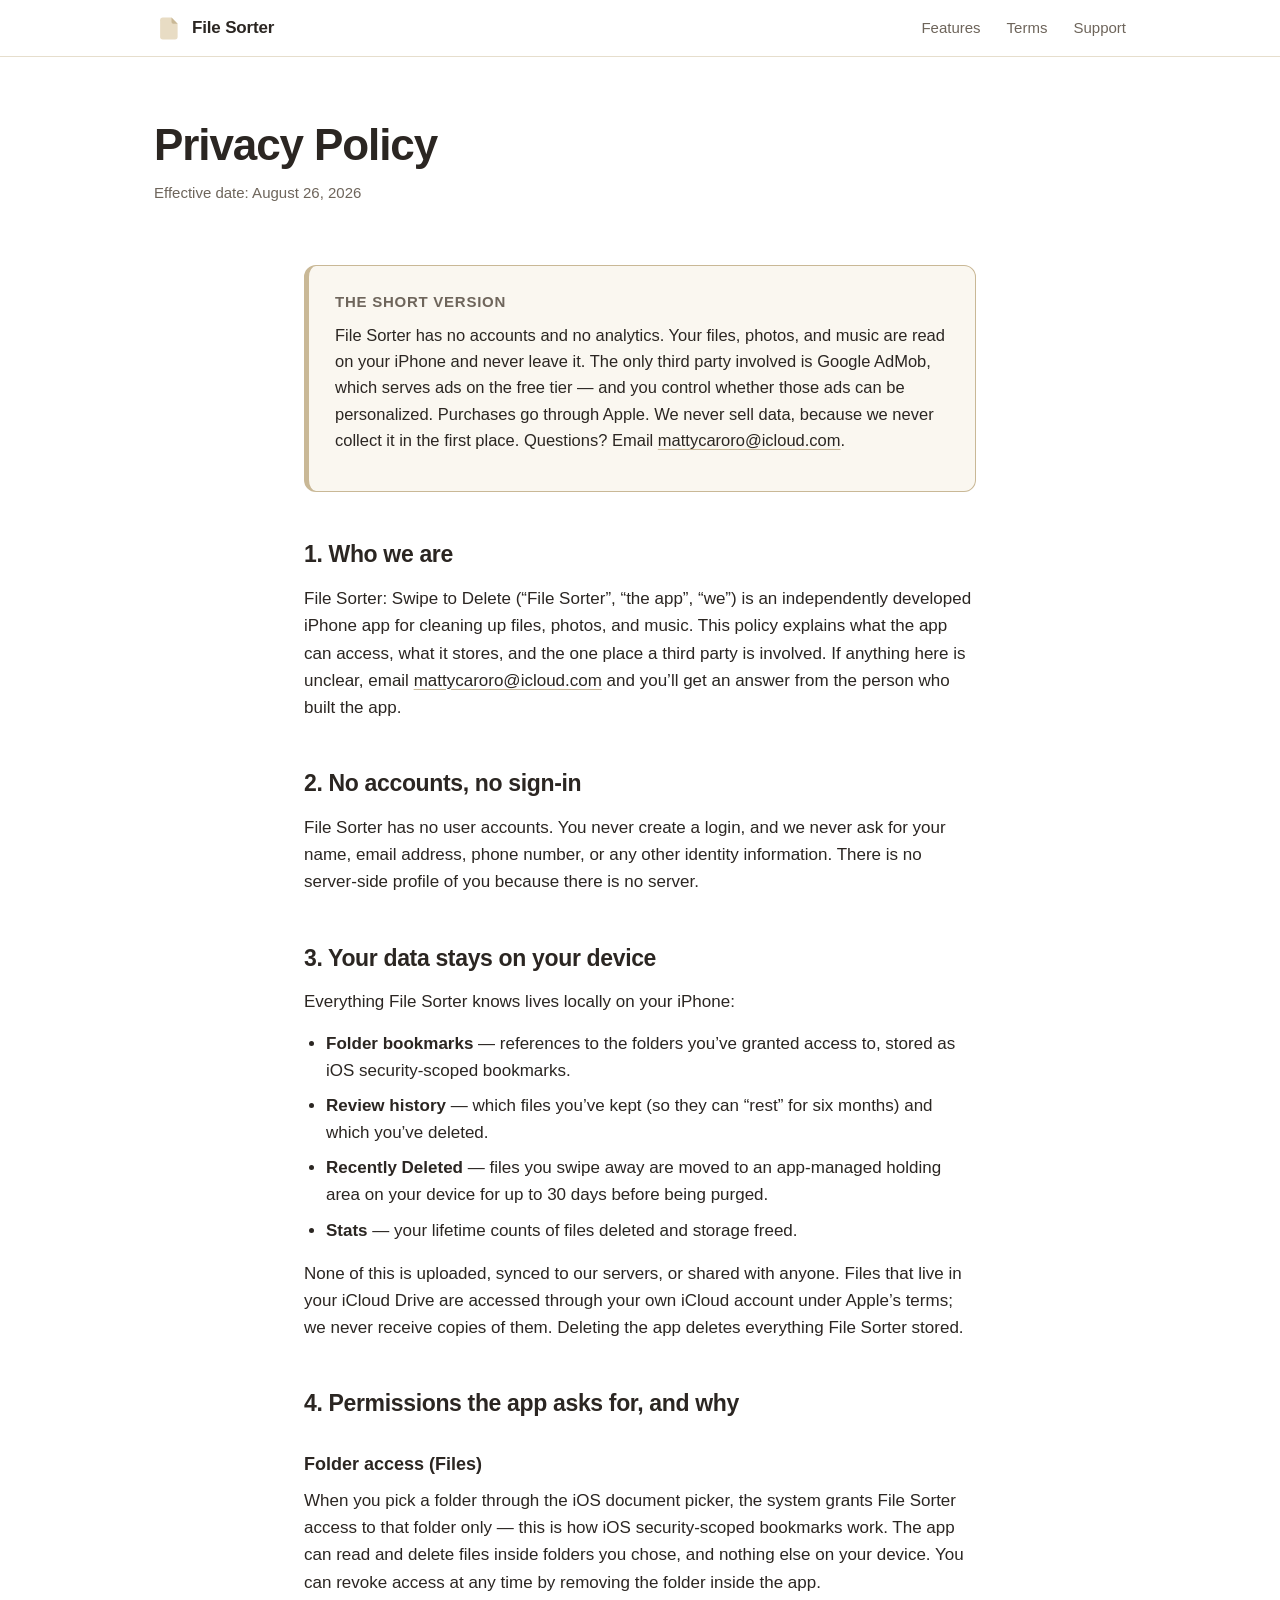
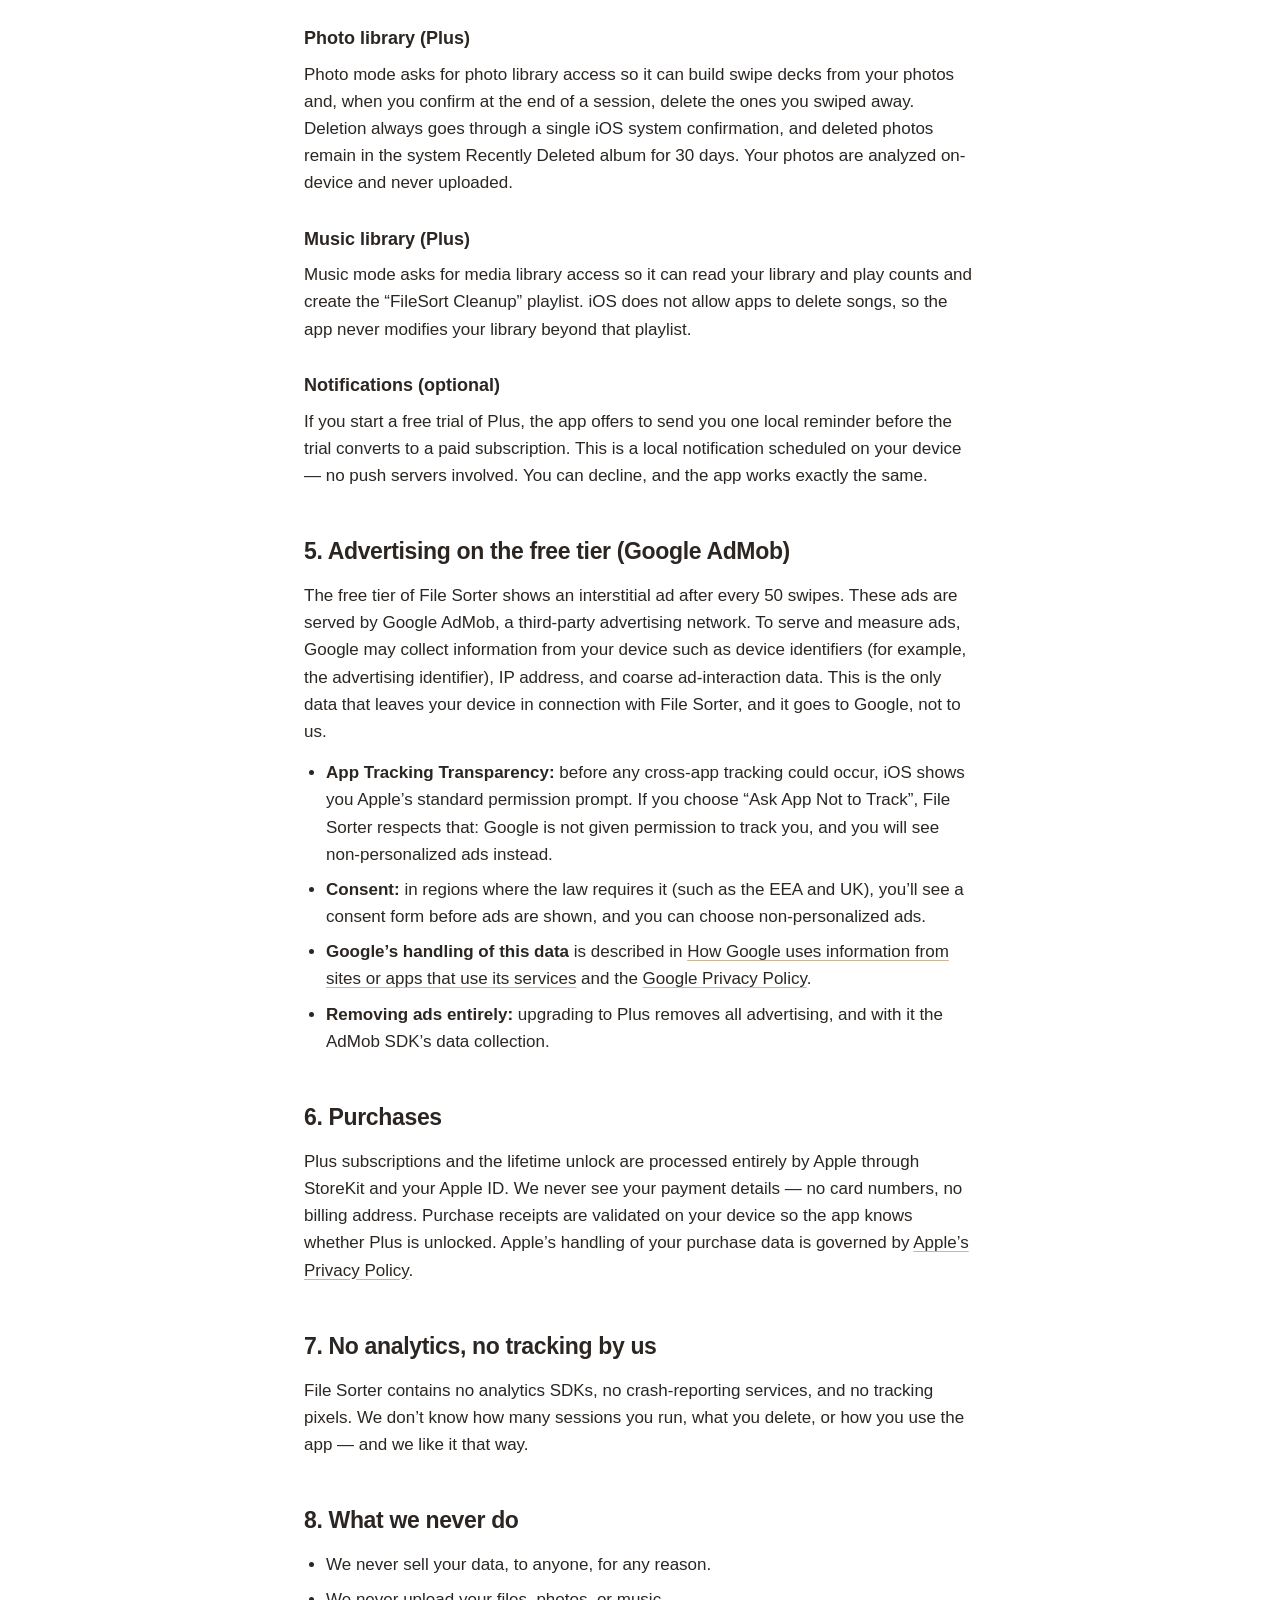
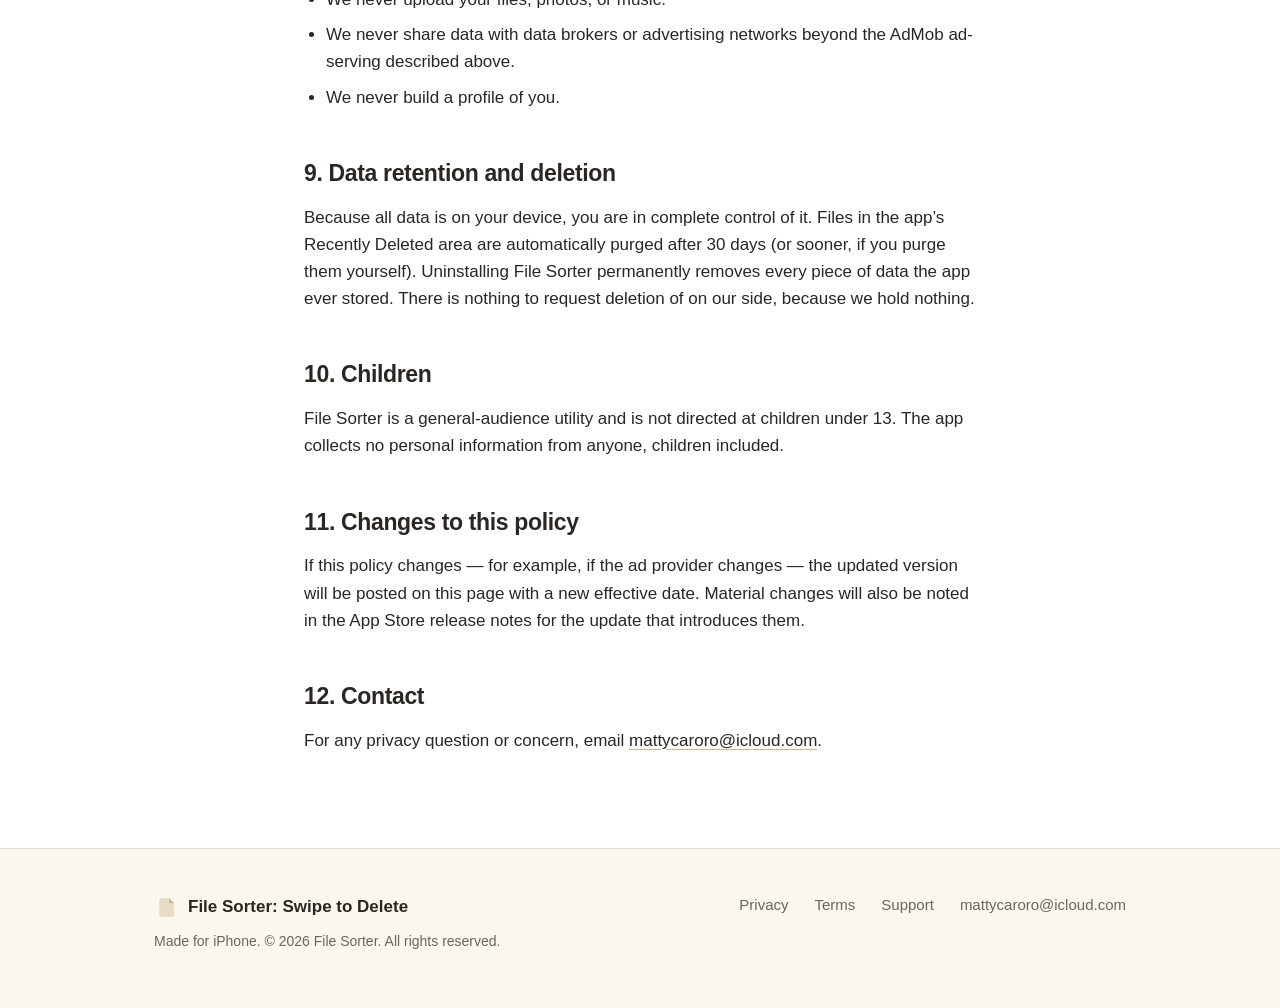
==== privacy.html @ ff3e72d1 "FileSort marketing site: landing, privacy, terms, support Co-Authored-By: Claude Fable 5 <noreply@an" ====
<!DOCTYPE html>
<html lang="en">
<head>
  <meta charset="UTF-8">
  <meta name="viewport" content="width=device-width, initial-scale=1">
  <title>Privacy Policy — File Sorter: Swipe to Delete</title>
  <meta name="description" content="Privacy policy for File Sorter: Swipe to Delete. No accounts, no analytics SDKs, your data stays on your iPhone. Ads on the free tier are served by Google AdMob.">
  <link rel="icon" type="image/svg+xml" href="favicon.svg">
  <link rel="stylesheet" href="styles.css">
</head>
<body>

  <nav class="nav">
    <div class="nav-inner">
      <a class="brand" href="index.html" aria-label="File Sorter home">
        <svg width="28" height="28" viewBox="0 0 64 64" aria-hidden="true">
          <path d="M20 8h20l14 14v30a6 6 0 0 1-6 6H20a6 6 0 0 1-6-6V14a6 6 0 0 1 6-6z" fill="#E8DCC4"/>
          <path d="M40 8l14 14H44a4 4 0 0 1-4-4V8z" fill="#C9B896"/>
        </svg>
        File Sorter
      </a>
      <div class="nav-links">
        <a href="index.html#features" class="nav-hide-sm">Features</a>
        <a href="terms.html" class="nav-hide-sm">Terms</a>
        <a href="support.html">Support</a>
      </div>
    </div>
  </nav>

  <header class="page-header">
    <div class="container">
      <h1>Privacy Policy</h1>
      <p class="updated">Effective date: August 26, 2026</p>
    </div>
  </header>

  <main class="legal">
    <div class="container legal-body">

      <div class="summary-box">
        <strong>The short version</strong>
        <p>File Sorter has no accounts and no analytics. Your files, photos, and music are read on your iPhone and never leave it. The only third party involved is Google AdMob, which serves ads on the free tier — and you control whether those ads can be personalized. Purchases go through Apple. We never sell data, because we never collect it in the first place. Questions? Email <a href="mailto:mattycaroro@icloud.com">mattycaroro@icloud.com</a>.</p>
      </div>

      <h2>1. Who we are</h2>
      <p>File Sorter: Swipe to Delete (&ldquo;File Sorter&rdquo;, &ldquo;the app&rdquo;, &ldquo;we&rdquo;) is an independently developed iPhone app for cleaning up files, photos, and music. This policy explains what the app can access, what it stores, and the one place a third party is involved. If anything here is unclear, email <a href="mailto:mattycaroro@icloud.com">mattycaroro@icloud.com</a> and you&rsquo;ll get an answer from the person who built the app.</p>

      <h2>2. No accounts, no sign-in</h2>
      <p>File Sorter has no user accounts. You never create a login, and we never ask for your name, email address, phone number, or any other identity information. There is no server-side profile of you because there is no server.</p>

      <h2>3. Your data stays on your device</h2>
      <p>Everything File Sorter knows lives locally on your iPhone:</p>
      <ul>
        <li><strong>Folder bookmarks</strong> — references to the folders you&rsquo;ve granted access to, stored as iOS security-scoped bookmarks.</li>
        <li><strong>Review history</strong> — which files you&rsquo;ve kept (so they can &ldquo;rest&rdquo; for six months) and which you&rsquo;ve deleted.</li>
        <li><strong>Recently Deleted</strong> — files you swipe away are moved to an app-managed holding area on your device for up to 30 days before being purged.</li>
        <li><strong>Stats</strong> — your lifetime counts of files deleted and storage freed.</li>
      </ul>
      <p>None of this is uploaded, synced to our servers, or shared with anyone. Files that live in your iCloud Drive are accessed through your own iCloud account under Apple&rsquo;s terms; we never receive copies of them. Deleting the app deletes everything File Sorter stored.</p>

      <h2>4. Permissions the app asks for, and why</h2>
      <h3>Folder access (Files)</h3>
      <p>When you pick a folder through the iOS document picker, the system grants File Sorter access to that folder only — this is how iOS security-scoped bookmarks work. The app can read and delete files inside folders you chose, and nothing else on your device. You can revoke access at any time by removing the folder inside the app.</p>
      <h3>Photo library (Plus)</h3>
      <p>Photo mode asks for photo library access so it can build swipe decks from your photos and, when you confirm at the end of a session, delete the ones you swiped away. Deletion always goes through a single iOS system confirmation, and deleted photos remain in the system Recently Deleted album for 30 days. Your photos are analyzed on-device and never uploaded.</p>
      <h3>Music library (Plus)</h3>
      <p>Music mode asks for media library access so it can read your library and play counts and create the &ldquo;FileSort Cleanup&rdquo; playlist. iOS does not allow apps to delete songs, so the app never modifies your library beyond that playlist.</p>
      <h3>Notifications (optional)</h3>
      <p>If you start a free trial of Plus, the app offers to send you one local reminder before the trial converts to a paid subscription. This is a local notification scheduled on your device — no push servers involved. You can decline, and the app works exactly the same.</p>

      <h2>5. Advertising on the free tier (Google AdMob)</h2>
      <p>The free tier of File Sorter shows an interstitial ad after every 50 swipes. These ads are served by Google AdMob, a third-party advertising network. To serve and measure ads, Google may collect information from your device such as device identifiers (for example, the advertising identifier), IP address, and coarse ad-interaction data. This is the only data that leaves your device in connection with File Sorter, and it goes to Google, not to us.</p>
      <ul>
        <li><strong>App Tracking Transparency:</strong> before any cross-app tracking could occur, iOS shows you Apple&rsquo;s standard permission prompt. If you choose &ldquo;Ask App Not to Track&rdquo;, File Sorter respects that: Google is not given permission to track you, and you will see non-personalized ads instead.</li>
        <li><strong>Consent:</strong> in regions where the law requires it (such as the EEA and UK), you&rsquo;ll see a consent form before ads are shown, and you can choose non-personalized ads.</li>
        <li><strong>Google&rsquo;s handling of this data</strong> is described in <a href="https://policies.google.com/technologies/partner-sites" rel="noopener">How Google uses information from sites or apps that use its services</a> and the <a href="https://policies.google.com/privacy" rel="noopener">Google Privacy Policy</a>.</li>
        <li><strong>Removing ads entirely:</strong> upgrading to Plus removes all advertising, and with it the AdMob SDK&rsquo;s data collection.</li>
      </ul>

      <h2>6. Purchases</h2>
      <p>Plus subscriptions and the lifetime unlock are processed entirely by Apple through StoreKit and your Apple&nbsp;ID. We never see your payment details — no card numbers, no billing address. Purchase receipts are validated on your device so the app knows whether Plus is unlocked. Apple&rsquo;s handling of your purchase data is governed by <a href="https://www.apple.com/legal/privacy/" rel="noopener">Apple&rsquo;s Privacy Policy</a>.</p>

      <h2>7. No analytics, no tracking by us</h2>
      <p>File Sorter contains no analytics SDKs, no crash-reporting services, and no tracking pixels. We don&rsquo;t know how many sessions you run, what you delete, or how you use the app — and we like it that way.</p>

      <h2>8. What we never do</h2>
      <ul>
        <li>We never sell your data, to anyone, for any reason.</li>
        <li>We never upload your files, photos, or music.</li>
        <li>We never share data with data brokers or advertising networks beyond the AdMob ad-serving described above.</li>
        <li>We never build a profile of you.</li>
      </ul>

      <h2>9. Data retention and deletion</h2>
      <p>Because all data is on your device, you are in complete control of it. Files in the app&rsquo;s Recently Deleted area are automatically purged after 30 days (or sooner, if you purge them yourself). Uninstalling File Sorter permanently removes every piece of data the app ever stored. There is nothing to request deletion of on our side, because we hold nothing.</p>

      <h2>10. Children</h2>
      <p>File Sorter is a general-audience utility and is not directed at children under 13. The app collects no personal information from anyone, children included.</p>

      <h2>11. Changes to this policy</h2>
      <p>If this policy changes — for example, if the ad provider changes — the updated version will be posted on this page with a new effective date. Material changes will also be noted in the App Store release notes for the update that introduces them.</p>

      <h2>12. Contact</h2>
      <p>For any privacy question or concern, email <a href="mailto:mattycaroro@icloud.com">mattycaroro@icloud.com</a>.</p>

    </div>
  </main>

  <footer>
    <div class="container footer-inner">
      <div>
        <div class="footer-brand">
          <svg width="24" height="24" viewBox="0 0 64 64" aria-hidden="true">
            <path d="M20 8h20l14 14v30a6 6 0 0 1-6 6H20a6 6 0 0 1-6-6V14a6 6 0 0 1 6-6z" fill="#E8DCC4"/>
            <path d="M40 8l14 14H44a4 4 0 0 1-4-4V8z" fill="#C9B896"/>
          </svg>
          File Sorter: Swipe to Delete
        </div>
        <p class="footer-meta">Made for iPhone. &copy; 2026 File Sorter. All rights reserved.</p>
      </div>
      <div class="footer-links">
        <a href="privacy.html">Privacy</a>
        <a href="terms.html">Terms</a>
        <a href="support.html">Support</a>
        <a href="mailto:mattycaroro@icloud.com">mattycaroro@icloud.com</a>
      </div>
    </div>
  </footer>

</body>
</html>
---- styles.css ----
/* File Sorter: Swipe to Delete — filesorterapp.online
   Warm manila design system. No frameworks, no build step. */

:root {
  --manila: #E8DCC4;
  --tab: #C9B896;
  --ink: #2B2622;
  --bg: #FFFFFF;
  --surface: #FAF7F0;
  --surface-2: #F3EDE0;
  --muted: #6E655B;
  --line: #E6DECD;
  --shadow: 0 1px 2px rgba(43, 38, 34, 0.06), 0 12px 32px rgba(43, 38, 34, 0.08);
  --radius: 18px;
  --radius-sm: 12px;
}

@media (prefers-color-scheme: dark) {
  :root {
    --manila: #E8DCC4;
    --tab: #C9B896;
    --ink: #F1EAE0;
    --bg: #1C1917;
    --surface: #262019;
    --surface-2: #2E2820;
    --muted: #A89C8C;
    --line: #38312A;
    --shadow: 0 1px 2px rgba(0, 0, 0, 0.35), 0 12px 32px rgba(0, 0, 0, 0.35);
  }
}

* { box-sizing: border-box; margin: 0; padding: 0; }

html { scroll-behavior: smooth; }

body {
  font-family: -apple-system, BlinkMacSystemFont, "SF Pro Text", "Segoe UI",
    Roboto, Helvetica, Arial, sans-serif;
  background: var(--bg);
  color: var(--ink);
  line-height: 1.6;
  font-size: 17px;
  -webkit-font-smoothing: antialiased;
  text-rendering: optimizeLegibility;
}

img, svg { max-width: 100%; height: auto; }

a { color: inherit; }

.container {
  max-width: 1020px;
  margin: 0 auto;
  padding: 0 24px;
}

/* ---------- Navigation ---------- */

.nav {
  position: sticky;
  top: 0;
  z-index: 10;
  background: color-mix(in srgb, var(--bg) 88%, transparent);
  backdrop-filter: saturate(160%) blur(14px);
  -webkit-backdrop-filter: saturate(160%) blur(14px);
  border-bottom: 1px solid var(--line);
}

.nav-inner {
  display: flex;
  align-items: center;
  justify-content: space-between;
  padding: 14px 24px;
  max-width: 1020px;
  margin: 0 auto;
}

.brand {
  display: flex;
  align-items: center;
  gap: 10px;
  text-decoration: none;
  font-weight: 700;
  font-size: 17px;
  letter-spacing: -0.01em;
}

.brand svg { flex: none; }

.nav-links {
  display: flex;
  gap: 26px;
  align-items: center;
}

.nav-links a {
  text-decoration: none;
  color: var(--muted);
  font-size: 15px;
  font-weight: 500;
  transition: color 0.15s ease;
}

.nav-links a:hover { color: var(--ink); }

.nav-links a.nav-cta {
  color: var(--ink);
  background: var(--manila);
  padding: 7px 16px;
  border-radius: 999px;
  font-weight: 600;
}

.nav-links a.nav-cta:hover { background: var(--tab); }

@media (prefers-color-scheme: dark) {
  .nav-links a.nav-cta { color: #2B2622; }
}

@media (max-width: 560px) {
  .nav-links { gap: 16px; }
  .nav-links a.nav-hide-sm { display: none; }
}

/* ---------- Hero ---------- */

.hero {
  padding: 84px 0 72px;
}

.hero-grid {
  display: grid;
  grid-template-columns: 1.1fr 0.9fr;
  gap: 56px;
  align-items: center;
}

@media (max-width: 820px) {
  .hero { padding: 56px 0 48px; }
  .hero-grid { grid-template-columns: 1fr; gap: 44px; }
}

.eyebrow {
  display: inline-flex;
  align-items: center;
  gap: 8px;
  font-size: 13px;
  font-weight: 600;
  letter-spacing: 0.06em;
  text-transform: uppercase;
  color: var(--muted);
  background: var(--surface);
  border: 1px solid var(--line);
  border-radius: 999px;
  padding: 6px 14px;
  margin-bottom: 22px;
}

h1 {
  font-size: clamp(34px, 5.4vw, 54px);
  line-height: 1.08;
  letter-spacing: -0.025em;
  font-weight: 800;
  margin-bottom: 18px;
}

.lede {
  font-size: 19px;
  color: var(--muted);
  max-width: 34em;
  margin-bottom: 32px;
}

.cta-row {
  display: flex;
  align-items: center;
  gap: 18px;
  flex-wrap: wrap;
}

.appstore-badge {
  display: inline-flex;
  align-items: center;
  gap: 11px;
  background: #111;
  color: #fff;
  text-decoration: none;
  border-radius: 12px;
  padding: 10px 20px 10px 16px;
  line-height: 1.2;
  transition: transform 0.15s ease, opacity 0.15s ease;
}

.appstore-badge:hover { transform: translateY(-1px); opacity: 0.92; }

.appstore-badge .badge-small { display: block; font-size: 11px; opacity: 0.85; }
.appstore-badge .badge-big { display: block; font-size: 18px; font-weight: 600; letter-spacing: -0.01em; }

@media (prefers-color-scheme: dark) {
  .appstore-badge { background: #F1EAE0; color: #1C1917; }
}

.cta-note {
  font-size: 14px;
  color: var(--muted);
}

/* Hero art */

.hero-art { display: flex; justify-content: center; }

.hero-art svg { width: min(400px, 88vw); }

.card-back { fill: var(--surface-2); stroke: var(--line); }
.card-front { fill: var(--surface); stroke: var(--line); }
.doc-body { fill: var(--manila); }
.doc-tab { fill: var(--tab); }
.doc-line { fill: var(--ink); opacity: 0.22; }
.art-title { fill: var(--ink); font-weight: 650; font-size: 17px; letter-spacing: -0.01em; }
.art-meta { fill: var(--muted); font-size: 13px; }
.art-circle-del { fill: none; stroke: var(--tab); stroke-width: 2; }
.art-circle-keep { fill: var(--manila); }
.art-glyph { stroke: var(--ink); stroke-width: 2.4; fill: none; stroke-linecap: round; stroke-linejoin: round; }
.art-arrow { stroke: var(--tab); stroke-width: 3; fill: none; stroke-linecap: round; stroke-linejoin: round; }
.art-arrow-label { fill: var(--muted); font-size: 13px; font-weight: 600; letter-spacing: 0.04em; }

/* ---------- Sections ---------- */

section { padding: 76px 0; }

section.alt { background: var(--surface); border-top: 1px solid var(--line); border-bottom: 1px solid var(--line); }

.section-head { max-width: 620px; margin-bottom: 48px; }

.section-head h2 {
  font-size: clamp(27px, 3.6vw, 38px);
  letter-spacing: -0.02em;
  line-height: 1.15;
  font-weight: 750;
  margin-bottom: 14px;
}

.section-head p { color: var(--muted); font-size: 18px; }

/* Swipe explainer */

.swipe-grid {
  display: grid;
  grid-template-columns: 1fr 1fr;
  gap: 24px;
}

@media (max-width: 700px) {
  .swipe-grid { grid-template-columns: 1fr; }
}

.swipe-card {
  background: var(--bg);
  border: 1px solid var(--line);
  border-radius: var(--radius);
  padding: 34px 30px;
  box-shadow: var(--shadow);
}

.swipe-card .gesture {
  display: flex;
  align-items: center;
  gap: 12px;
  font-size: 21px;
  font-weight: 700;
  letter-spacing: -0.015em;
  margin-bottom: 12px;
}

.gesture-icon {
  width: 40px;
  height: 40px;
  border-radius: 999px;
  display: inline-flex;
  align-items: center;
  justify-content: center;
  flex: none;
}

.gesture-icon.delete { border: 1.5px solid var(--tab); }
.gesture-icon.keep { background: var(--manila); }
.gesture-icon svg { width: 18px; height: 18px; stroke: var(--ink); stroke-width: 2; fill: none; stroke-linecap: round; stroke-linejoin: round; }

@media (prefers-color-scheme: dark) {
  .gesture-icon.keep svg { stroke: #2B2622; }
}

.swipe-card p { color: var(--muted); }

.undo-note {
  margin-top: 28px;
  padding: 18px 24px;
  background: var(--surface);
  border: 1px dashed var(--tab);
  border-radius: var(--radius-sm);
  color: var(--muted);
  font-size: 15px;
}

section.alt .swipe-card, section.alt .undo-note { background: var(--bg); }

/* Features */

.feature-grid {
  display: grid;
  grid-template-columns: 1fr 1fr;
  gap: 24px;
}

@media (max-width: 700px) {
  .feature-grid { grid-template-columns: 1fr; }
}

.feature-card {
  background: var(--surface);
  border: 1px solid var(--line);
  border-radius: var(--radius);
  padding: 32px 30px;
}

section.alt .feature-card { background: var(--bg); box-shadow: var(--shadow); }

.feature-card h3 {
  font-size: 21px;
  letter-spacing: -0.015em;
  font-weight: 700;
  margin: 16px 0 10px;
}

.feature-card p { color: var(--muted); font-size: 16px; }

.feature-card p + p { margin-top: 10px; }

.tier {
  display: inline-block;
  font-size: 12px;
  font-weight: 700;
  letter-spacing: 0.07em;
  text-transform: uppercase;
  border-radius: 999px;
  padding: 4px 12px;
}

.tier.free { background: var(--surface-2); color: var(--muted); border: 1px solid var(--line); }
.tier.plus { background: var(--manila); color: #2B2622; }

.feature-icon {
  width: 44px;
  height: 44px;
  border-radius: 12px;
  background: var(--manila);
  display: inline-flex;
  align-items: center;
  justify-content: center;
  margin-right: 10px;
  vertical-align: middle;
}

.feature-icon svg { width: 22px; height: 22px; stroke: #2B2622; stroke-width: 1.9; fill: none; stroke-linecap: round; stroke-linejoin: round; }

.feature-card-top { display: flex; align-items: center; justify-content: space-between; }

/* ---------- Pricing ---------- */

.pricing-grid {
  display: grid;
  grid-template-columns: 1fr 1fr;
  gap: 28px;
  align-items: stretch;
}

@media (max-width: 700px) {
  .pricing-grid { grid-template-columns: 1fr; }
}

/* Plan cards styled as manila folders with a tab */

.plan {
  position: relative;
  background: var(--bg);
  border: 1px solid var(--line);
  border-radius: 0 var(--radius) var(--radius) var(--radius);
  padding: 34px 30px 30px;
  margin-top: 34px;
  box-shadow: var(--shadow);
  display: flex;
  flex-direction: column;
}

.plan::before {
  content: attr(data-tab);
  position: absolute;
  top: -33px;
  left: -1px;
  height: 33px;
  display: flex;
  align-items: center;
  padding: 0 22px;
  background: var(--surface-2);
  border: 1px solid var(--line);
  border-bottom: none;
  border-radius: 12px 12px 0 0;
  font-size: 13px;
  font-weight: 700;
  letter-spacing: 0.07em;
  text-transform: uppercase;
  color: var(--muted);
}

.plan.featured { border-color: var(--tab); }

.plan.featured::before {
  background: var(--manila);
  border-color: var(--tab);
  color: #2B2622;
}

.plan .price {
  font-size: 40px;
  font-weight: 800;
  letter-spacing: -0.03em;
  line-height: 1.1;
}

.plan .price small {
  font-size: 17px;
  font-weight: 500;
  color: var(--muted);
  letter-spacing: 0;
}

.plan .price-sub { color: var(--muted); font-size: 15px; margin: 6px 0 22px; }

.plan ul { list-style: none; margin-bottom: 8px; flex: 1; }

.plan li {
  padding: 9px 0 9px 30px;
  position: relative;
  color: var(--ink);
  font-size: 16px;
  border-top: 1px solid var(--line);
}

.plan li:first-child { border-top: none; }

.plan li::before {
  content: "";
  position: absolute;
  left: 2px;
  top: 17px;
  width: 12px;
  height: 7px;
  border-left: 2px solid var(--tab);
  border-bottom: 2px solid var(--tab);
  transform: rotate(-45deg);
}

.plan li.dim { color: var(--muted); }

.plan li.dim::before { border-color: var(--line); }

.fineprint {
  margin-top: 30px;
  font-size: 13.5px;
  color: var(--muted);
  max-width: 58em;
}

.fineprint a { color: var(--muted); }

/* Privacy teaser strip */

.privacy-strip {
  text-align: center;
  padding: 70px 0;
}

.privacy-strip h2 {
  font-size: clamp(25px, 3.2vw, 34px);
  letter-spacing: -0.02em;
  font-weight: 750;
  margin-bottom: 12px;
}

.privacy-strip p {
  color: var(--muted);
  font-size: 17px;
  max-width: 38em;
  margin: 0 auto 22px;
}

.text-link {
  color: var(--ink);
  font-weight: 600;
  text-decoration: underline;
  text-decoration-color: var(--tab);
  text-underline-offset: 4px;
  text-decoration-thickness: 2px;
}

/* ---------- Footer ---------- */

footer {
  border-top: 1px solid var(--line);
  padding: 44px 0 56px;
  background: var(--surface);
}

.footer-inner {
  display: flex;
  justify-content: space-between;
  align-items: flex-start;
  gap: 32px;
  flex-wrap: wrap;
}

.footer-brand {
  display: flex;
  align-items: center;
  gap: 10px;
  font-weight: 700;
}

.footer-meta { color: var(--muted); font-size: 14px; margin-top: 10px; max-width: 30em; }

.footer-links {
  display: flex;
  gap: 26px;
  flex-wrap: wrap;
}

.footer-links a {
  color: var(--muted);
  text-decoration: none;
  font-size: 15px;
}

.footer-links a:hover { color: var(--ink); }

/* ---------- Legal & support pages ---------- */

.page-header { padding: 64px 0 8px; }

.page-header h1 { font-size: clamp(30px, 4.5vw, 44px); }

.page-header .updated { color: var(--muted); font-size: 15px; margin-top: -6px; }

.legal { padding: 24px 0 80px; }

.legal-body { max-width: 720px; }

.summary-box {
  background: var(--surface);
  border: 1px solid var(--tab);
  border-left: 5px solid var(--tab);
  border-radius: var(--radius-sm);
  padding: 24px 26px;
  margin: 28px 0 40px;
}

.summary-box strong { display: block; margin-bottom: 8px; font-size: 15px; letter-spacing: 0.05em; text-transform: uppercase; color: var(--muted); }

.summary-box p { font-size: 16.5px; }

.legal-body h2 {
  font-size: 23px;
  letter-spacing: -0.015em;
  font-weight: 700;
  margin: 44px 0 12px;
}

.legal-body h3 {
  font-size: 18px;
  font-weight: 700;
  margin: 28px 0 8px;
}

.legal-body p { color: var(--ink); margin-bottom: 14px; }

.legal-body p.soft, .legal-body li { color: var(--ink); }

.legal-body ul { margin: 0 0 16px 22px; }

.legal-body li { margin-bottom: 8px; }

.legal-body a { color: var(--ink); text-decoration-color: var(--tab); text-underline-offset: 3px; }

/* FAQ */

.faq { max-width: 720px; }

.faq details {
  border: 1px solid var(--line);
  border-radius: var(--radius-sm);
  background: var(--surface);
  margin-bottom: 14px;
  overflow: hidden;
}

.faq summary {
  cursor: pointer;
  list-style: none;
  padding: 18px 52px 18px 22px;
  font-weight: 650;
  font-size: 17px;
  letter-spacing: -0.01em;
  position: relative;
}

.faq summary::-webkit-details-marker { display: none; }

.faq summary::after {
  content: "";
  position: absolute;
  right: 24px;
  top: 24px;
  width: 9px;
  height: 9px;
  border-right: 2px solid var(--tab);
  border-bottom: 2px solid var(--tab);
  transform: rotate(45deg);
  transition: transform 0.2s ease;
}

.faq details[open] summary::after { transform: rotate(225deg); top: 28px; }

.faq .answer { padding: 0 22px 20px; color: var(--muted); }

.faq .answer p { margin-bottom: 10px; }

.faq .answer p:last-child { margin-bottom: 0; }

.contact-card {
  max-width: 720px;
  margin-top: 48px;
  background: var(--bg);
  border: 1px solid var(--line);
  border-radius: var(--radius);
  padding: 32px 30px;
  box-shadow: var(--shadow);
}

.contact-card h2 { font-size: 22px; margin-bottom: 8px; letter-spacing: -0.015em; }

.contact-card p { color: var(--muted); margin-bottom: 18px; }

.button {
  display: inline-block;
  background: var(--ink);
  color: var(--bg);
  text-decoration: none;
  font-weight: 600;
  padding: 11px 22px;
  border-radius: 999px;
  transition: opacity 0.15s ease;
}

.button:hover { opacity: 0.85; }
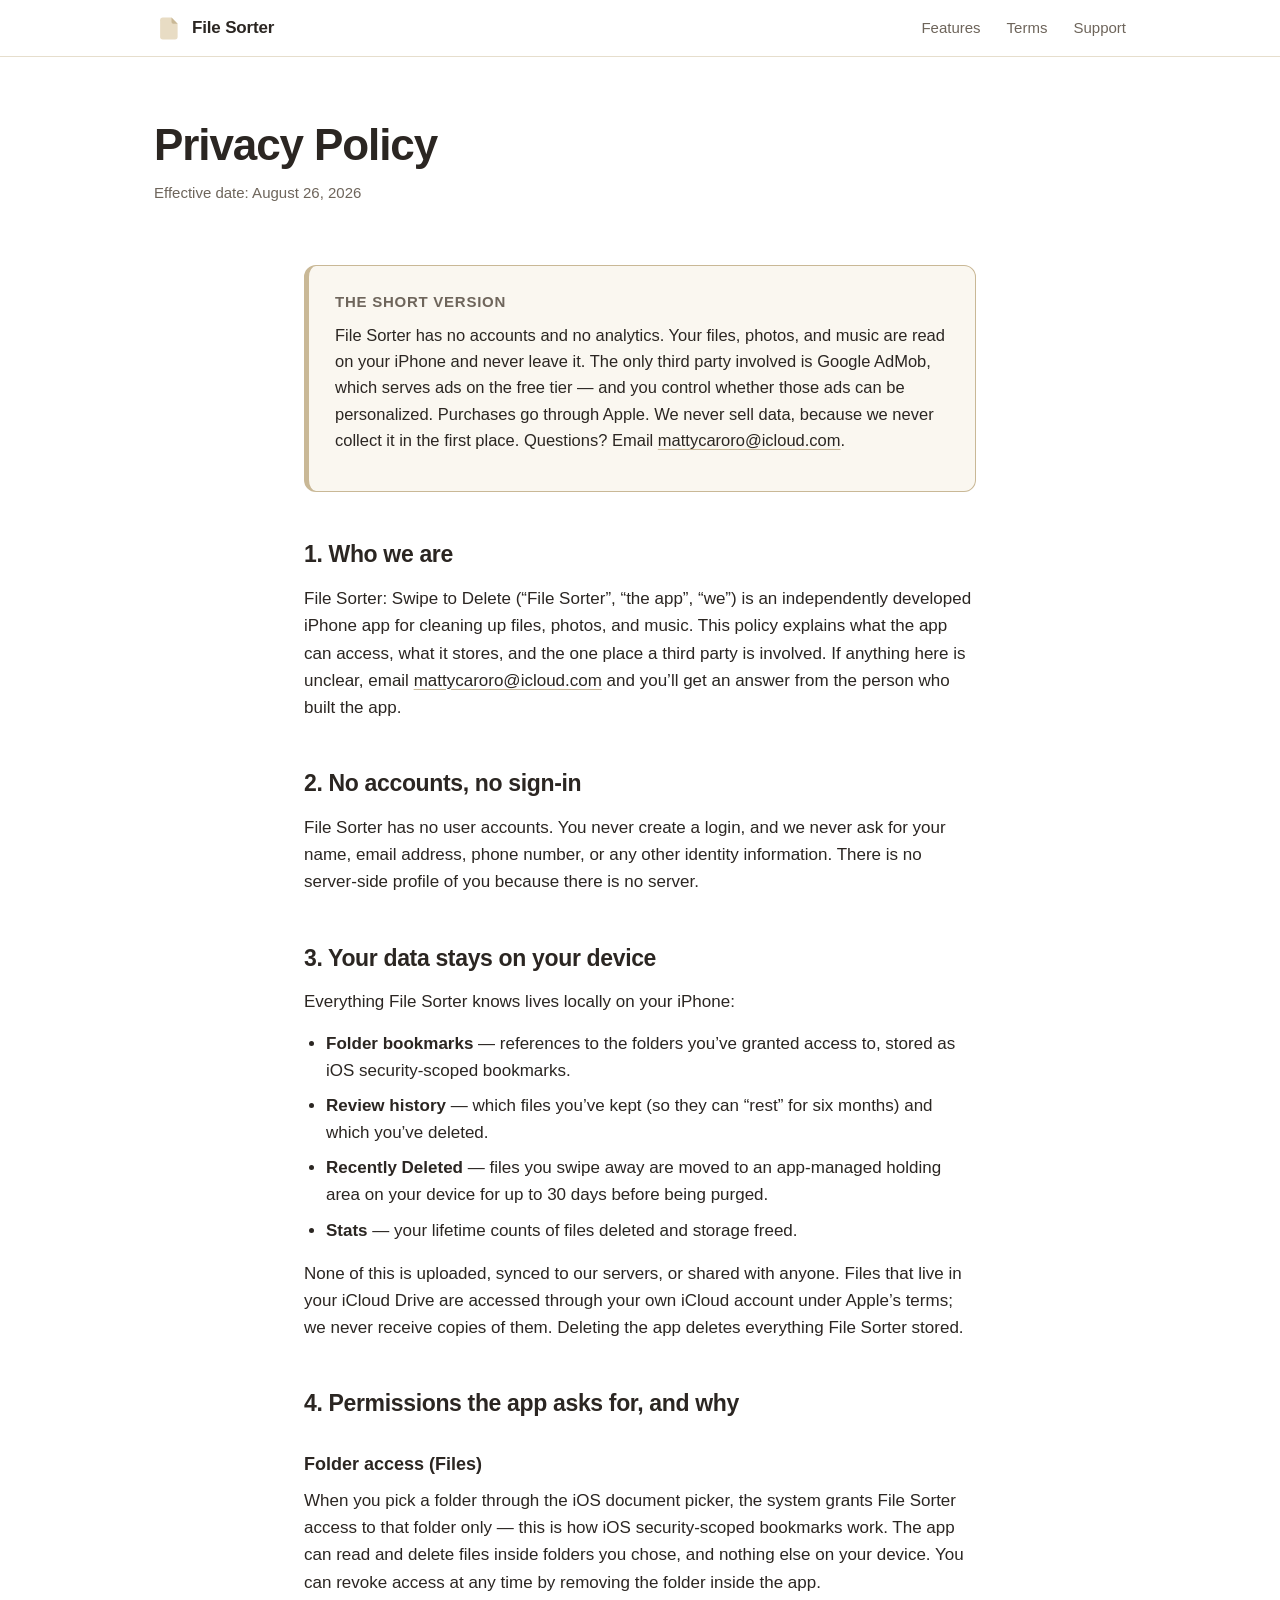
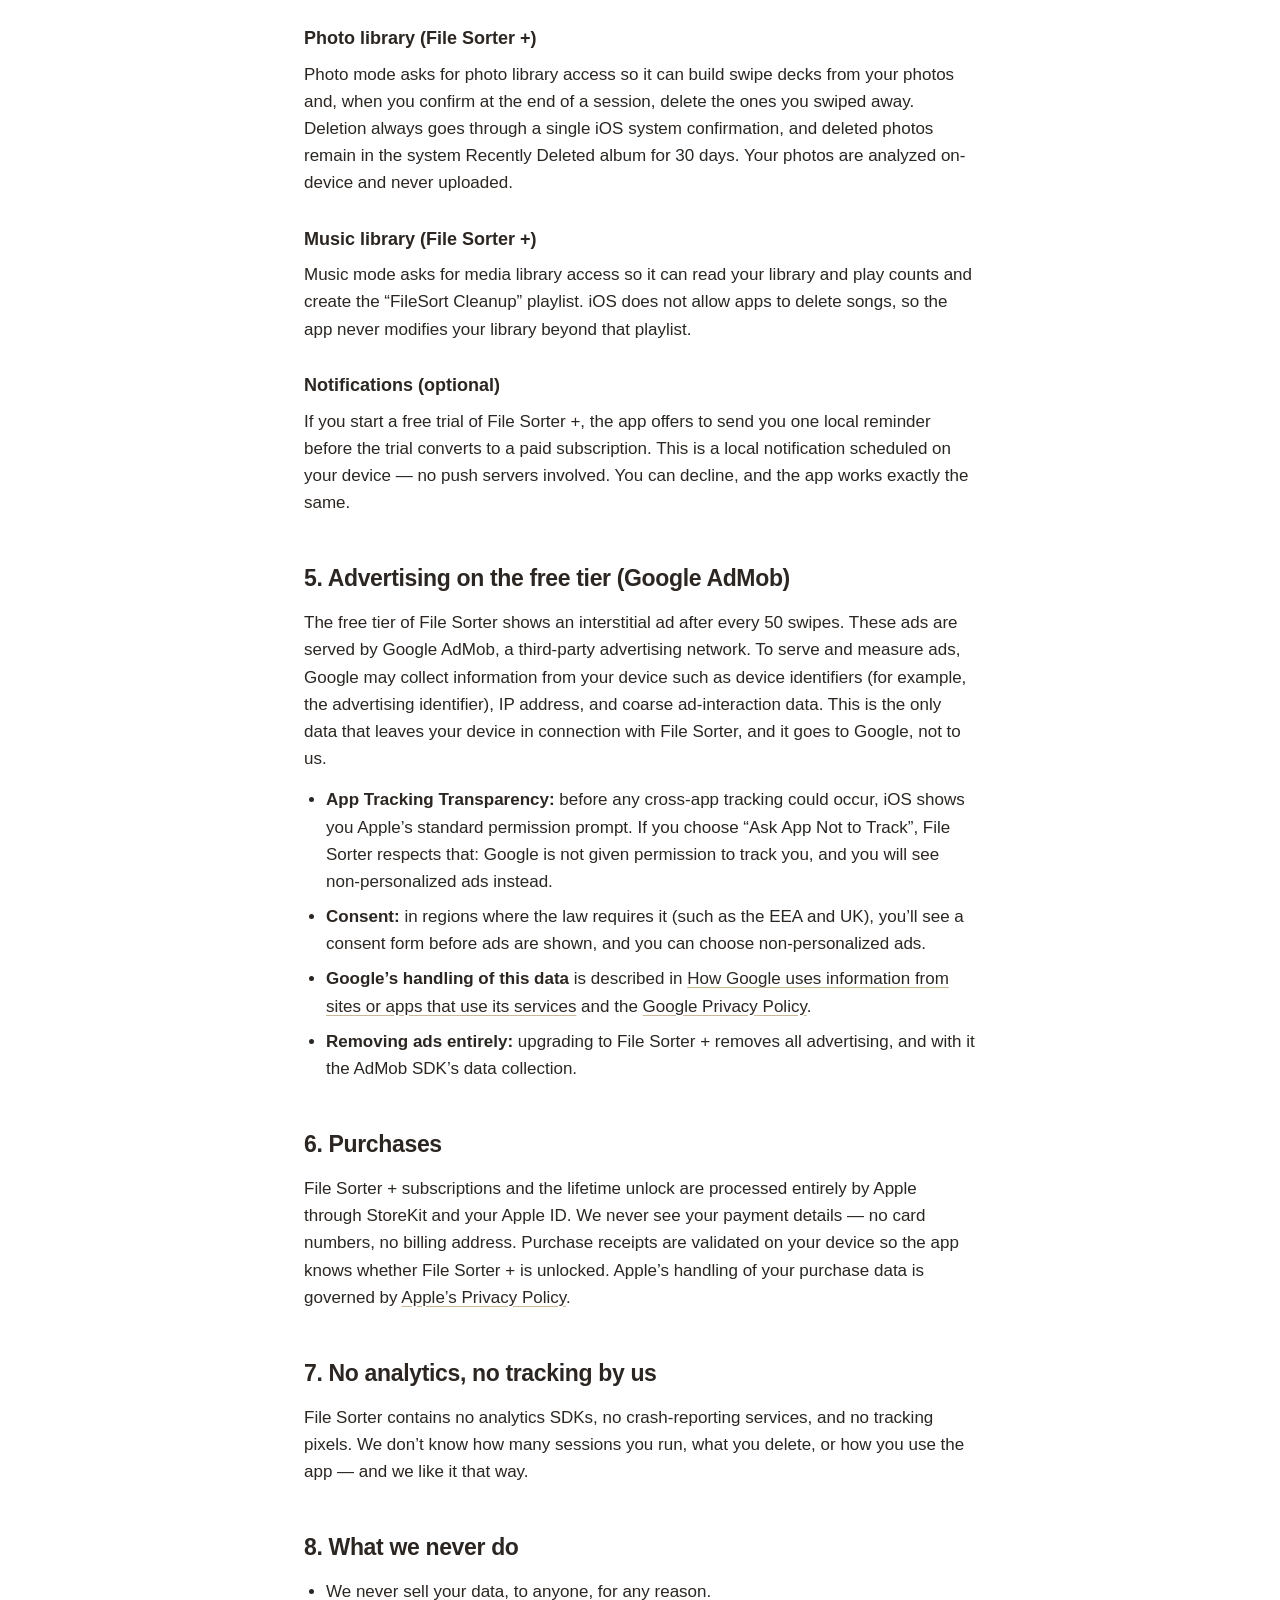
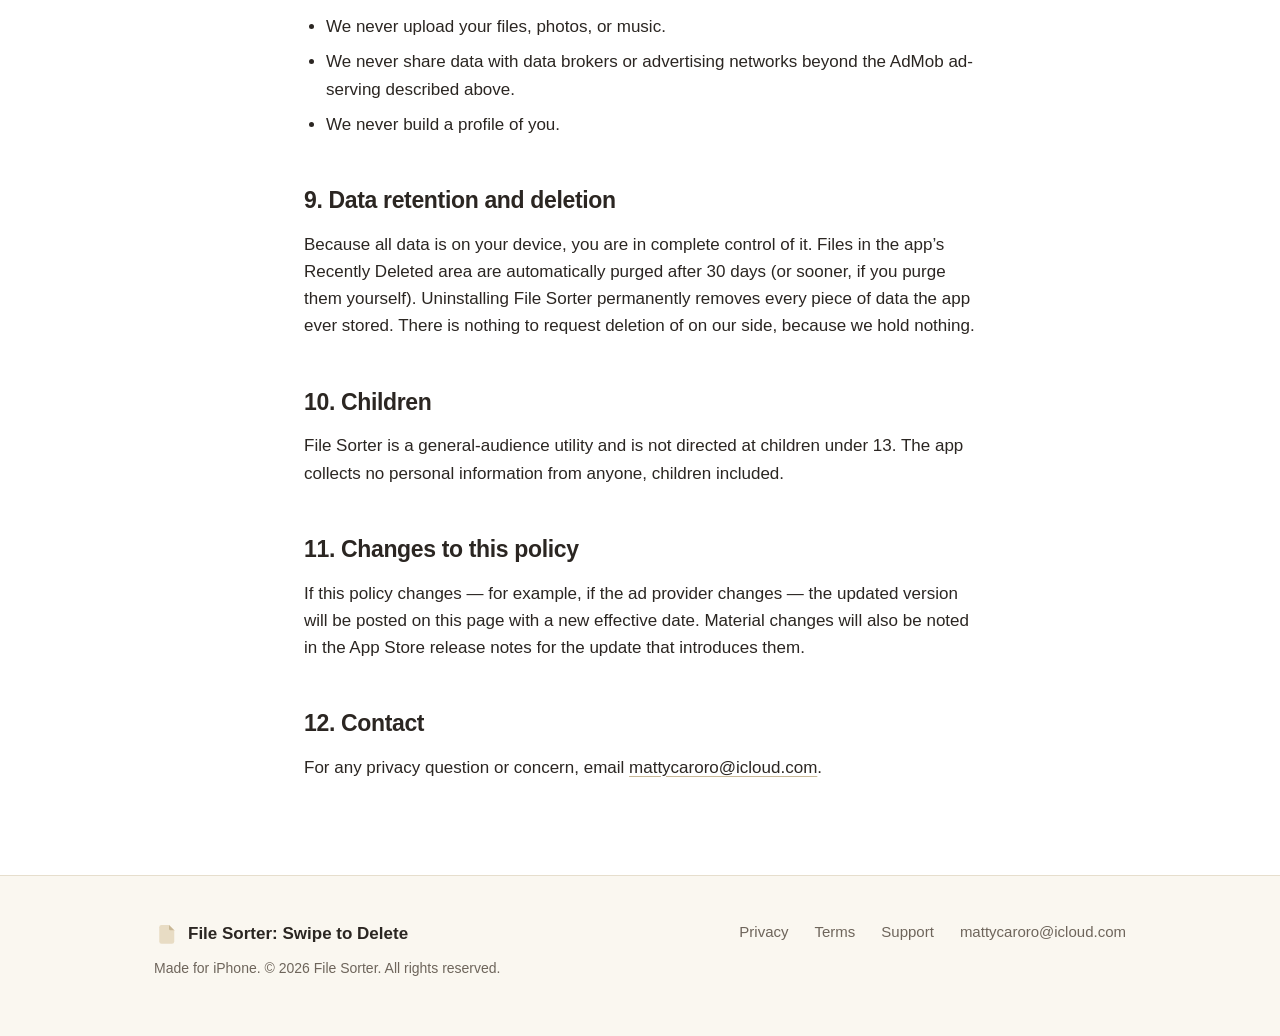
==== commit 2f68f4f5: "Rename the Plus tier to FileSort +" ====
--- a/privacy.html
+++ b/privacy.html
@@ -61,12 +61,12 @@
       <h2>4. Permissions the app asks for, and why</h2>
       <h3>Folder access (Files)</h3>
       <p>When you pick a folder through the iOS document picker, the system grants File Sorter access to that folder only — this is how iOS security-scoped bookmarks work. The app can read and delete files inside folders you chose, and nothing else on your device. You can revoke access at any time by removing the folder inside the app.</p>
-      <h3>Photo library (Plus)</h3>
+      <h3>Photo library (File Sorter +)</h3>
       <p>Photo mode asks for photo library access so it can build swipe decks from your photos and, when you confirm at the end of a session, delete the ones you swiped away. Deletion always goes through a single iOS system confirmation, and deleted photos remain in the system Recently Deleted album for 30 days. Your photos are analyzed on-device and never uploaded.</p>
-      <h3>Music library (Plus)</h3>
+      <h3>Music library (File Sorter +)</h3>
       <p>Music mode asks for media library access so it can read your library and play counts and create the &ldquo;FileSort Cleanup&rdquo; playlist. iOS does not allow apps to delete songs, so the app never modifies your library beyond that playlist.</p>
       <h3>Notifications (optional)</h3>
-      <p>If you start a free trial of Plus, the app offers to send you one local reminder before the trial converts to a paid subscription. This is a local notification scheduled on your device — no push servers involved. You can decline, and the app works exactly the same.</p>
+      <p>If you start a free trial of File Sorter +, the app offers to send you one local reminder before the trial converts to a paid subscription. This is a local notification scheduled on your device — no push servers involved. You can decline, and the app works exactly the same.</p>
 
       <h2>5. Advertising on the free tier (Google AdMob)</h2>
       <p>The free tier of File Sorter shows an interstitial ad after every 50 swipes. These ads are served by Google AdMob, a third-party advertising network. To serve and measure ads, Google may collect information from your device such as device identifiers (for example, the advertising identifier), IP address, and coarse ad-interaction data. This is the only data that leaves your device in connection with File Sorter, and it goes to Google, not to us.</p>
@@ -74,11 +74,11 @@
         <li><strong>App Tracking Transparency:</strong> before any cross-app tracking could occur, iOS shows you Apple&rsquo;s standard permission prompt. If you choose &ldquo;Ask App Not to Track&rdquo;, File Sorter respects that: Google is not given permission to track you, and you will see non-personalized ads instead.</li>
         <li><strong>Consent:</strong> in regions where the law requires it (such as the EEA and UK), you&rsquo;ll see a consent form before ads are shown, and you can choose non-personalized ads.</li>
         <li><strong>Google&rsquo;s handling of this data</strong> is described in <a href="https://policies.google.com/technologies/partner-sites" rel="noopener">How Google uses information from sites or apps that use its services</a> and the <a href="https://policies.google.com/privacy" rel="noopener">Google Privacy Policy</a>.</li>
-        <li><strong>Removing ads entirely:</strong> upgrading to Plus removes all advertising, and with it the AdMob SDK&rsquo;s data collection.</li>
+        <li><strong>Removing ads entirely:</strong> upgrading to File Sorter + removes all advertising, and with it the AdMob SDK&rsquo;s data collection.</li>
       </ul>
 
       <h2>6. Purchases</h2>
-      <p>Plus subscriptions and the lifetime unlock are processed entirely by Apple through StoreKit and your Apple&nbsp;ID. We never see your payment details — no card numbers, no billing address. Purchase receipts are validated on your device so the app knows whether Plus is unlocked. Apple&rsquo;s handling of your purchase data is governed by <a href="https://www.apple.com/legal/privacy/" rel="noopener">Apple&rsquo;s Privacy Policy</a>.</p>
+      <p>File Sorter + subscriptions and the lifetime unlock are processed entirely by Apple through StoreKit and your Apple&nbsp;ID. We never see your payment details — no card numbers, no billing address. Purchase receipts are validated on your device so the app knows whether File Sorter + is unlocked. Apple&rsquo;s handling of your purchase data is governed by <a href="https://www.apple.com/legal/privacy/" rel="noopener">Apple&rsquo;s Privacy Policy</a>.</p>
 
       <h2>7. No analytics, no tracking by us</h2>
       <p>File Sorter contains no analytics SDKs, no crash-reporting services, and no tracking pixels. We don&rsquo;t know how many sessions you run, what you delete, or how you use the app — and we like it that way.</p>
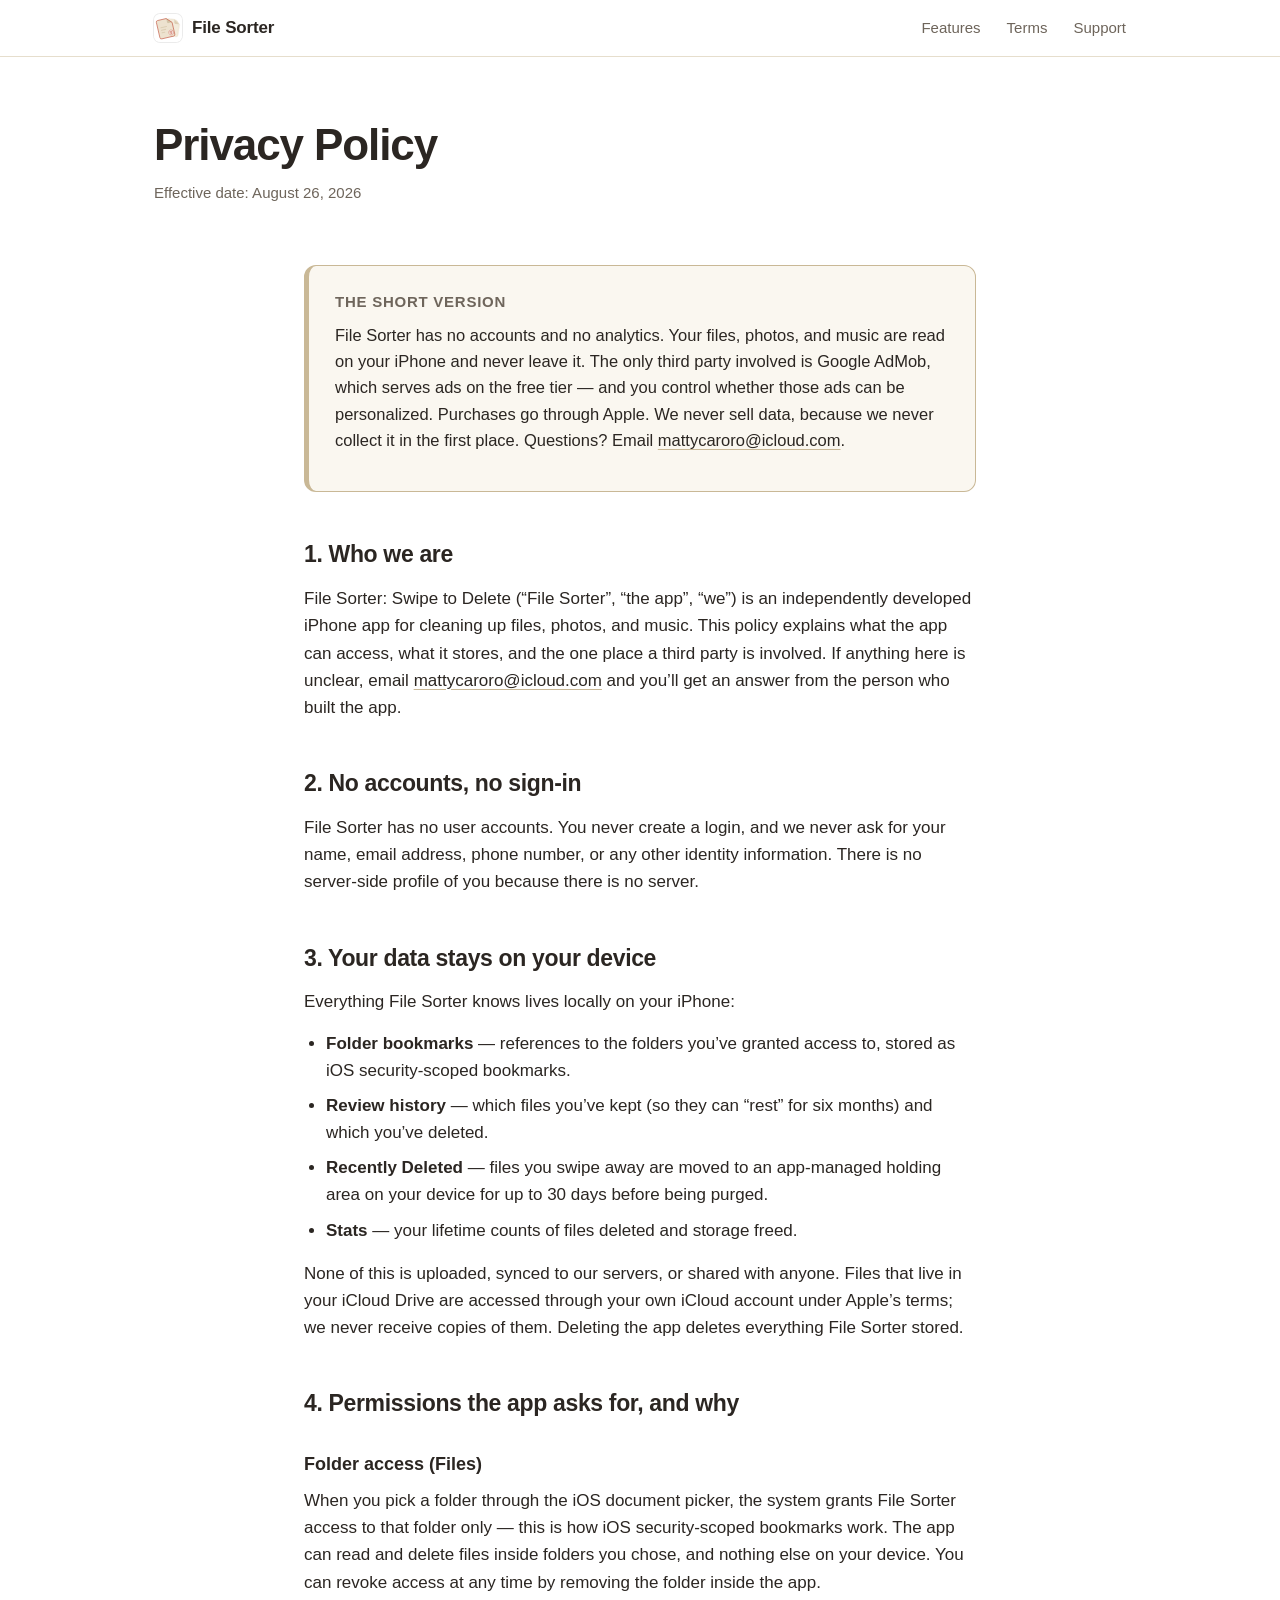
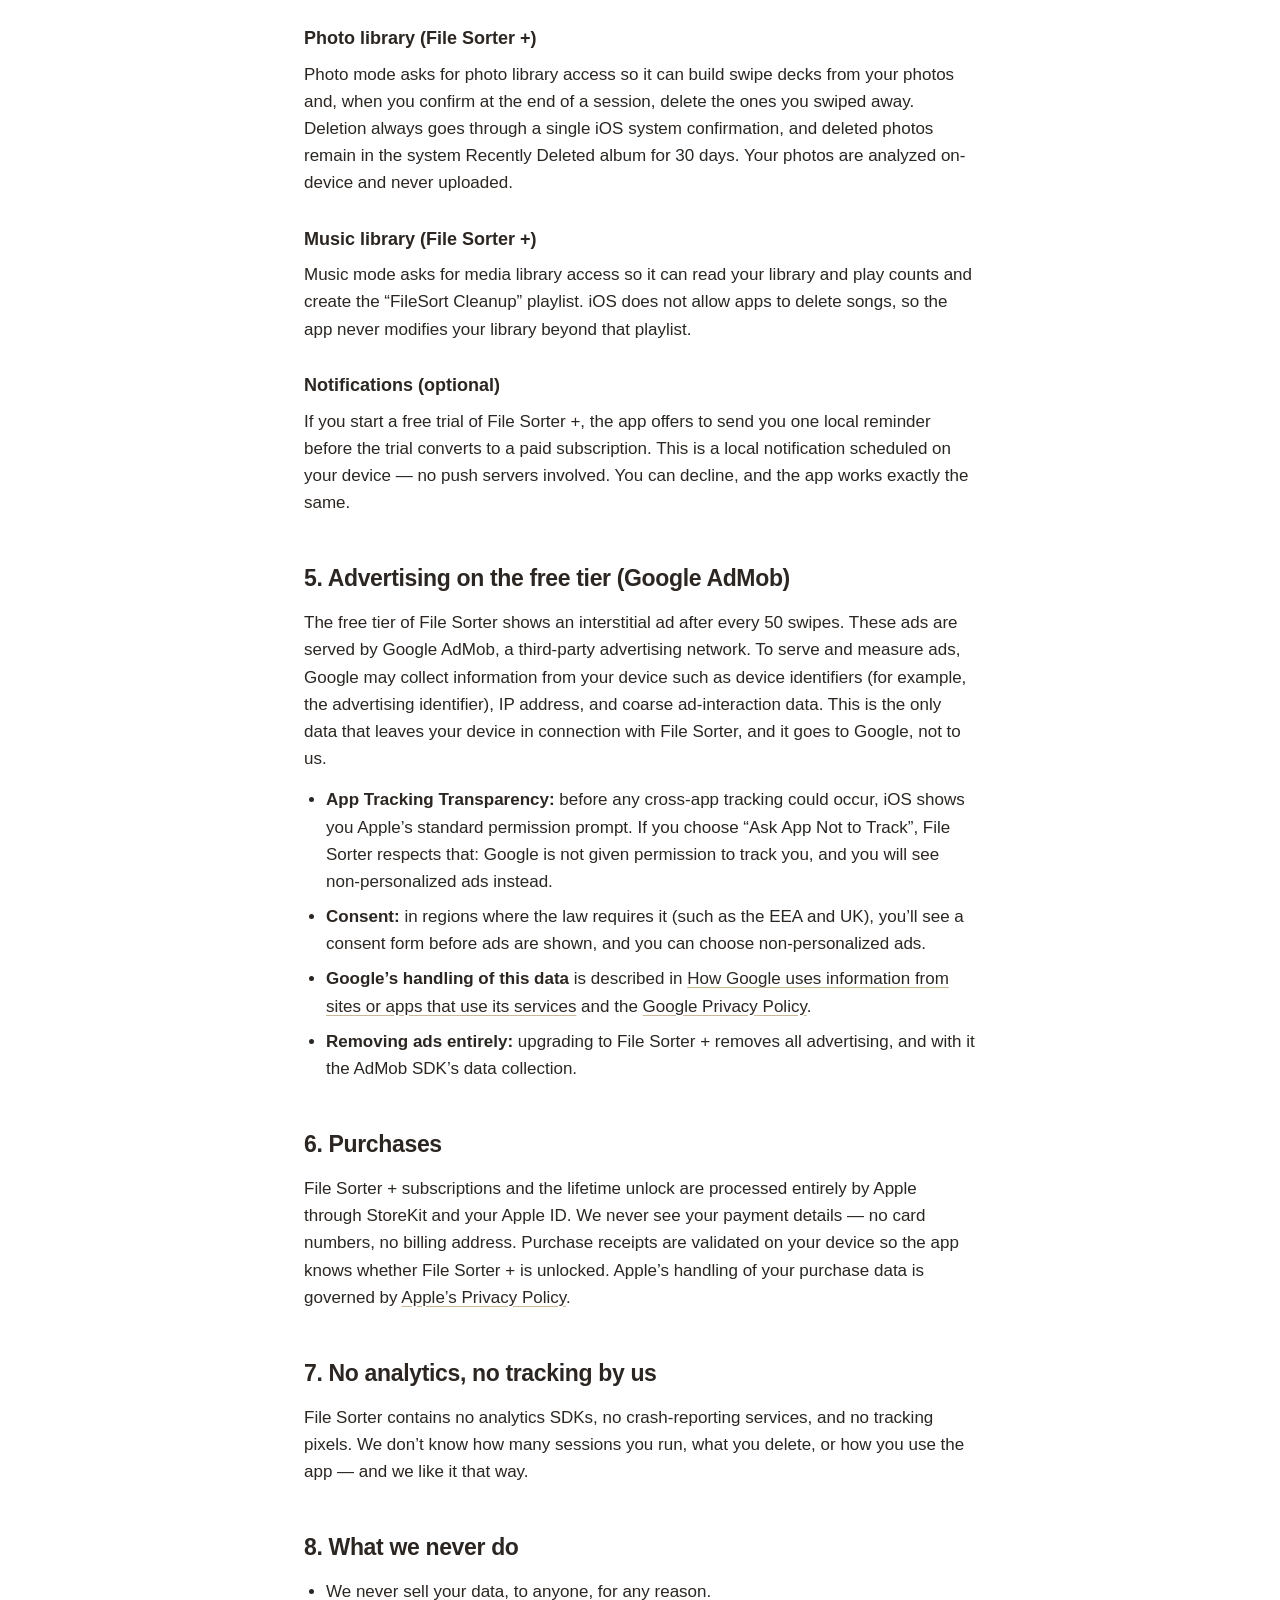
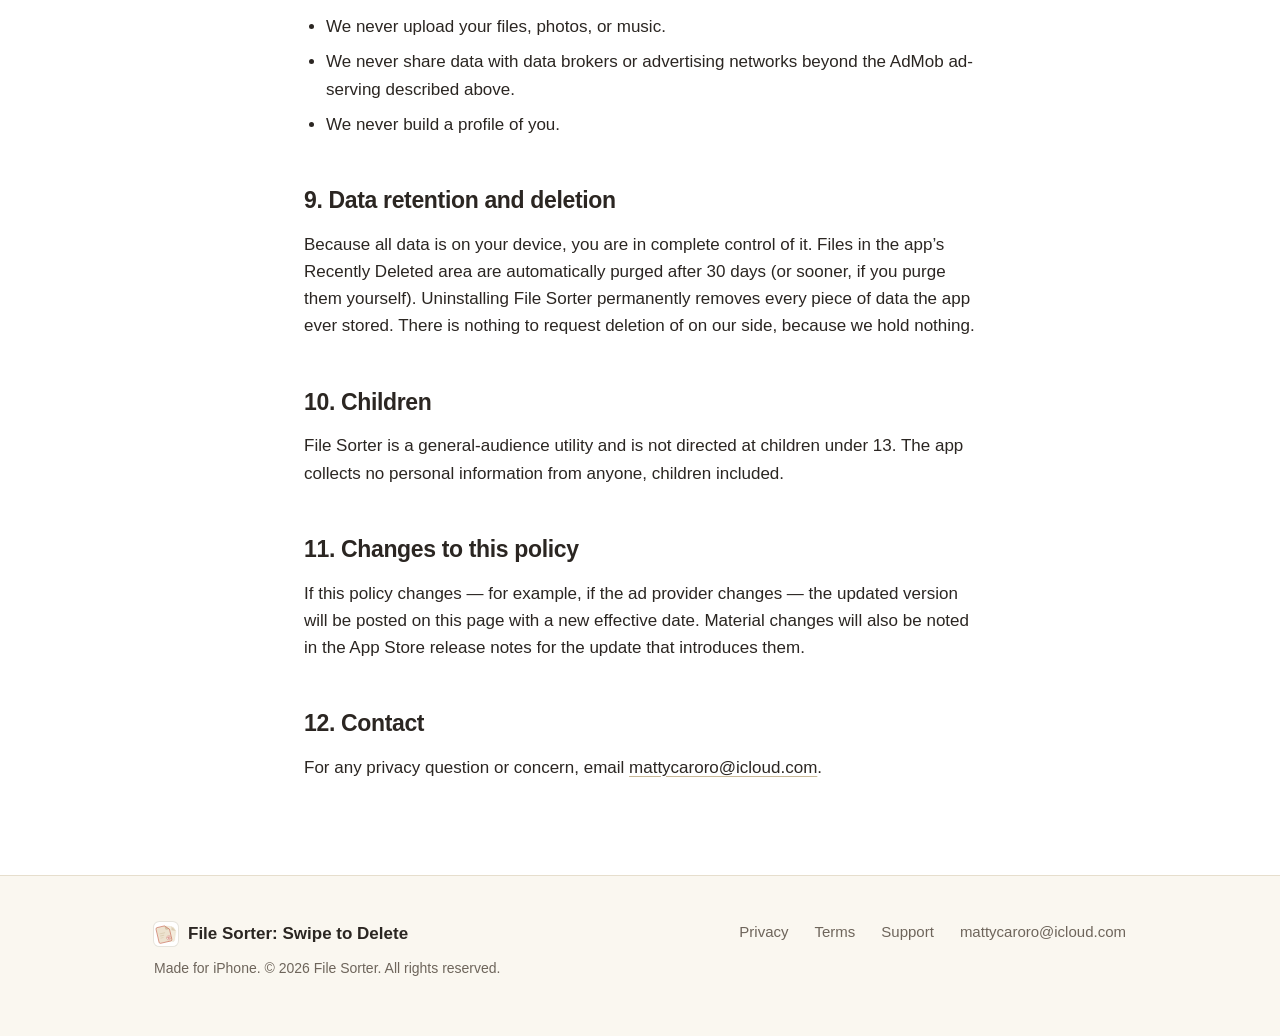
==== commit 76482083: "Replace the old document logo with the current app icon" ====
--- a/privacy.html
+++ b/privacy.html
@@ -5,18 +5,16 @@
   <meta name="viewport" content="width=device-width, initial-scale=1">
   <title>Privacy Policy — File Sorter: Swipe to Delete</title>
   <meta name="description" content="Privacy policy for File Sorter: Swipe to Delete. No accounts, no analytics SDKs, your data stays on your iPhone. Ads on the free tier are served by Google AdMob.">
-  <link rel="icon" type="image/svg+xml" href="favicon.svg">
-  <link rel="stylesheet" href="styles.css">
+  <link rel="icon" type="image/svg+xml" href="favicon.svg?v=2">
+  <link rel="apple-touch-icon" href="apple-touch-icon.png">
+  <link rel="stylesheet" href="styles.css?v=3">
 </head>
 <body>
 
   <nav class="nav">
     <div class="nav-inner">
       <a class="brand" href="index.html" aria-label="File Sorter home">
-        <svg width="28" height="28" viewBox="0 0 64 64" aria-hidden="true">
-          <path d="M20 8h20l14 14v30a6 6 0 0 1-6 6H20a6 6 0 0 1-6-6V14a6 6 0 0 1 6-6z" fill="#E8DCC4"/>
-          <path d="M40 8l14 14H44a4 4 0 0 1-4-4V8z" fill="#C9B896"/>
-        </svg>
+        <img class="brand-icon" src="app-icon.svg" width="28" height="28" alt="">
         File Sorter
       </a>
       <div class="nav-links">
@@ -110,10 +108,7 @@
     <div class="container footer-inner">
       <div>
         <div class="footer-brand">
-          <svg width="24" height="24" viewBox="0 0 64 64" aria-hidden="true">
-            <path d="M20 8h20l14 14v30a6 6 0 0 1-6 6H20a6 6 0 0 1-6-6V14a6 6 0 0 1 6-6z" fill="#E8DCC4"/>
-            <path d="M40 8l14 14H44a4 4 0 0 1-4-4V8z" fill="#C9B896"/>
-          </svg>
+          <img class="brand-icon" src="app-icon.svg" width="24" height="24" alt="">
           File Sorter: Swipe to Delete
         </div>
         <p class="footer-meta">Made for iPhone. &copy; 2026 File Sorter. All rights reserved.</p>
--- a/styles.css
+++ b/styles.css
@@ -87,6 +87,8 @@
 
 .brand svg { flex: none; }
 
+.brand-icon { flex: none; display: block; border-radius: 22%; box-shadow: 0 0 0 1px rgba(0, 0, 0, 0.08); }
+
 .nav-links {
   display: flex;
   gap: 26px;
@@ -179,26 +181,17 @@
 }
 
 .appstore-badge {
-  display: inline-flex;
-  align-items: center;
-  gap: 11px;
-  background: #111;
-  color: #fff;
-  text-decoration: none;
-  border-radius: 12px;
-  padding: 10px 20px 10px 16px;
-  line-height: 1.2;
+  display: inline-block;
+  line-height: 0;
+  padding: 0;
+  background: none;
+  border-radius: 0;
   transition: transform 0.15s ease, opacity 0.15s ease;
 }
 
 .appstore-badge:hover { transform: translateY(-1px); opacity: 0.92; }
 
-.appstore-badge .badge-small { display: block; font-size: 11px; opacity: 0.85; }
-.appstore-badge .badge-big { display: block; font-size: 18px; font-weight: 600; letter-spacing: -0.01em; }
-
-@media (prefers-color-scheme: dark) {
-  .appstore-badge { background: #F1EAE0; color: #1C1917; }
-}
+.appstore-badge img { display: block; width: 150px; height: 50px; }
 
 .cta-note {
   font-size: 14px;
